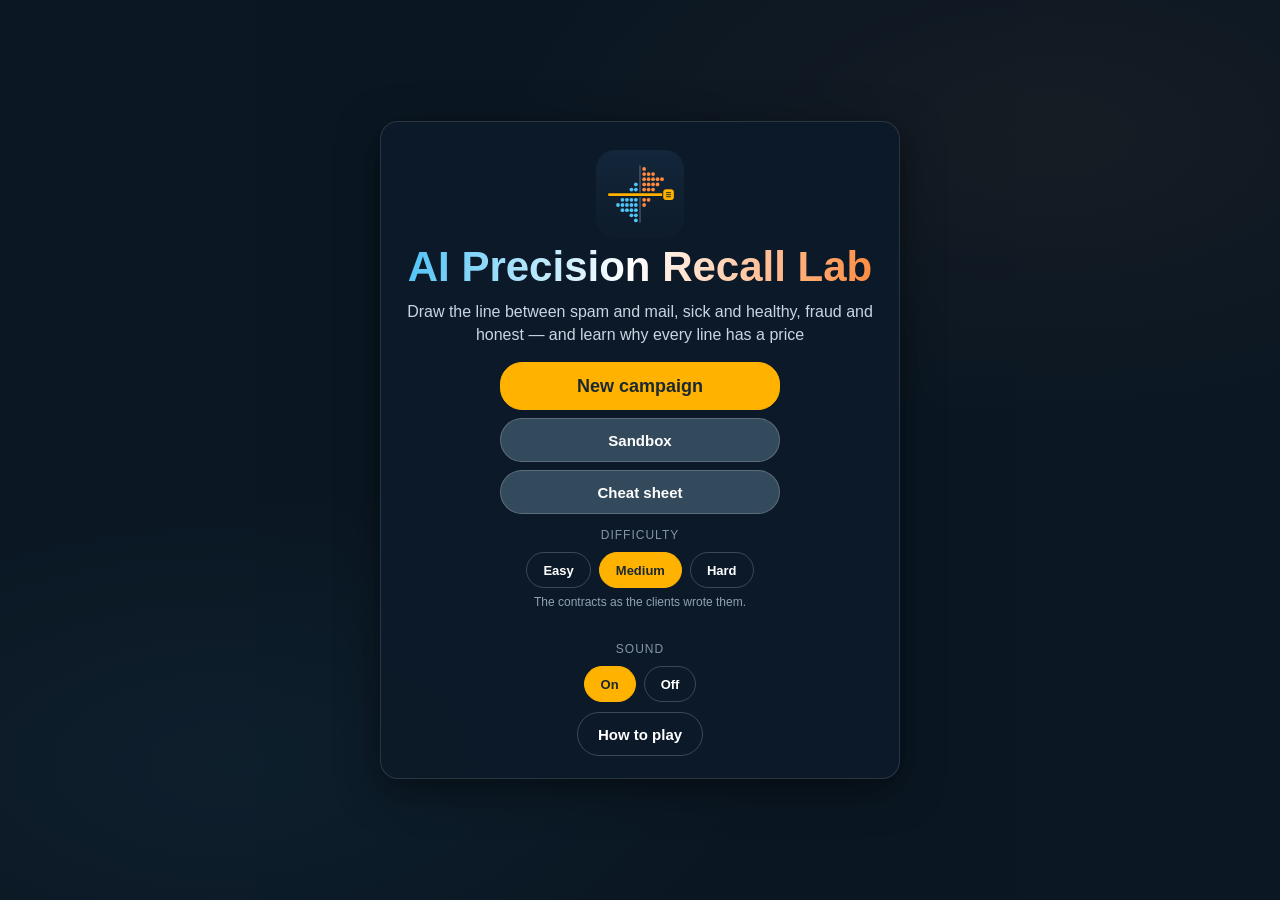
==== index.html @ 6a493087 "I01: add the skeleton: tools, core, start screen, PWA icons and manifest" ====
<!DOCTYPE html>
<html lang="en">
<head>
<meta charset="UTF-8">
<meta name="viewport" content="width=device-width, initial-scale=1.0, maximum-scale=1.0, user-scalable=no, viewport-fit=cover">
<meta name="mobile-web-app-capable" content="yes">
<meta name="apple-mobile-web-app-capable" content="yes">
<meta name="apple-mobile-web-app-status-bar-style" content="black-translucent">
<meta name="description" content="AI Precision Recall Lab — a browser game about the metrics of binary classification: drag one threshold line between spam and mail, sick and healthy, fraud and honest, and watch the confusion matrix, precision, recall, F1, ROC and PR curves change.">
<meta property="og:type" content="website">
<meta property="og:title" content="AI Precision Recall Lab">
<meta property="og:description" content="Draw the line between spam and mail, sick and healthy, fraud and honest — and learn why every line has a price.">
<title>AI Precision Recall Lab</title>
<link rel="icon" type="image/svg+xml" href="icon.svg?v=1">
<link rel="manifest" href="manifest.webmanifest?v=1">
<link rel="apple-touch-icon" href="apple-touch-icon.png?v=1">
<meta name="theme-color" content="#0d1b2a">
<link rel="stylesheet" href="styles.css?v=1">
</head>
<body>

<div id="banner" role="status" aria-live="polite"></div>

<div id="overlay">
  <div class="panel" id="startPanel">
    <img class="logoImg" src="icon.svg?v=1" alt="" width="88" height="88">
    <h1 class="logo" data-i18n>AI Precision Recall Lab</h1>
    <p class="tagline" data-i18n>Draw the line between spam and mail, sick and healthy, fraud and honest — and learn why every line has a price</p>
    <div class="btnCol">
      <button class="btn big" id="continueBtn" hidden data-i18n>Continue</button>
      <button class="btn big" id="newCampaignBtn" data-i18n>New campaign</button>
      <button class="btn" id="sandboxBtn" data-i18n>Sandbox</button>
      <button class="btn" id="cheatSheetBtn" data-i18n>Cheat sheet</button>
    </div>
    <p class="label" data-i18n>Difficulty</p>
    <div class="btnRow" id="difficultyRow">
      <button class="btn toggle" data-difficulty="easy" data-i18n>Easy</button>
      <button class="btn toggle" data-difficulty="medium" data-i18n>Medium</button>
      <button class="btn toggle" data-difficulty="hard" data-i18n>Hard</button>
    </div>
    <p class="fine" id="difficultyNote"></p>
    <p class="label" data-i18n>Sound</p>
    <div class="btnRow" id="soundRow">
      <button class="btn toggle" data-sound="on" data-i18n>On</button>
      <button class="btn toggle" data-sound="off" data-i18n>Off</button>
    </div>
    <div class="btnRow">
      <button class="btn secondary" id="helpToggle" aria-expanded="false" aria-controls="help" data-i18n>How to play</button>
    </div>
    <div id="help" hidden>
      <p data-i18n>Items ride a conveyor belt at the height of their <b>model score</b>: 0 at the bottom, 1 at the top. One line, your <b>threshold</b>, decides: everything at or above it is flagged as <b class="pos">positive</b> (spam, fever, fraud…), everything below it passes as <b class="neg">negative</b>.</p>
      <p data-i18n>At the gate each item is revealed and drops onto the pile, and the pile <b>is</b> the confusion matrix: <b>TP</b> and <b>FP</b> above the line, <b>FN</b> and <b>TN</b> below it. Precision, recall and the ROC and PR curves follow every item.</p>
      <p data-i18n>Each client pays for right answers and fines you for mistakes. Find the line that earns the most and still meets the client's goal.</p>
      <p data-i18n><b>Mouse and keyboard:</b> drag the handle, or press anywhere on the belt or the pile and drag; the wheel moves the line by 0.01. ↑ / ↓ or W / S move it by 0.01 (with Shift by 0.05), Page Up / Page Down by 0.10. Esc or P pauses.</p>
      <p data-i18n><b>Touch:</b> put a finger anywhere on the belt or the pile and slide it up or down: the line follows the movement, not the finger, so your thumb never covers the items. The large handle on the right can be dragged directly. On phones the game goes fullscreen.</p>
    </div>
  </div>

  <div class="panel" id="placeholderPanel" hidden>
    <h1 id="placeholderTitle"></h1>
    <p class="tagline" id="placeholderText"></p>
    <div class="btnRow">
      <button class="btn default" id="backBtn" data-i18n>Back</button>
    </div>
  </div>
</div>

<script src="constants.js?v=1"></script>
<script src="data/icons.js?v=1"></script>
<script src="core/i18n.js?v=1"></script>
<script src="core/storage.js?v=1"></script>
<script src="core/audio.js?v=1"></script>
<script src="core/input.js?v=1"></script>
<script src="core/cursor.js?v=1"></script>
<script src="core/icons.js?v=1"></script>
<script src="core/update.js?v=1"></script>
<script src="sim/state.js?v=1"></script>
<script src="ui/screens.js?v=1"></script>
<script src="game.js?v=1"></script>
</body>
</html>
---- styles.css ----
/* AI Precision Recall Lab — every style of the page: the palette tokens (spec 04 §1), the ivan components
   (buttons, chips, panels, the overlay, the banner, the language switcher), the screens; the play layout and
   the live panel are added with the play screen (I03). Canvas code takes the same colours from art/palette.js. */

:root {
  --bg: #0d1b2a;
  --bg-play: #13263a;
  --belt-a: #1c3348;
  --belt-b: #223d55;
  --panel: rgba(13, 27, 42, 0.95);
  --panel-border: rgba(255, 255, 255, 0.12);
  --chip: rgba(13, 27, 42, 0.82);
  --chip-border: rgba(255, 255, 255, 0.1);
  --text: #eef3f7;
  --muted: #9fb0c3;
  --accent: #ffb300;
  --accent-hover: #ffc233;
  --focus: rgba(255, 213, 79, 0.6);
  --pos: #ff8a3d;
  --neg: #4fc3f7;
  --good: #7bd88f;
  --warn: #ffd54f;
  --bad: #ff6b5e;
  --review: #b39ddb;
  --btn: #33495c;
  --btn-hover: #3f5a71;
  --on-accent: #1b2733;
}

html, body {
  margin: 0;
  padding: 0;
  overflow: hidden;
  width: 100%;
  height: 100%;
  background: var(--bg);
  color: var(--text);
  font-family: 'Segoe UI', Arial, sans-serif;
  overscroll-behavior: none;
  -webkit-user-select: none;
  user-select: none;
  -webkit-touch-callout: none;
  -webkit-tap-highlight-color: transparent;
}
body {
  /* a quiet hint of the two classes behind the menu until the attract demo (I06) runs there */
  background:
    radial-gradient(ellipse 60% 45% at 18% 85%, rgba(79, 195, 247, 0.10), transparent 70%),
    radial-gradient(ellipse 60% 45% at 82% 15%, rgba(255, 138, 61, 0.10), transparent 70%),
    var(--bg);
}
html.cursor-hidden, html.cursor-hidden * { cursor: none !important; }
canvas { display: block; touch-action: none; }
button { font-family: inherit; touch-action: manipulation; }
[hidden] { display: none !important; }
.num { font-variant-numeric: tabular-nums; }
.pos { color: var(--pos); }
.neg { color: var(--neg); }

/* ---------- HUD pieces (the HUD itself comes with the play screen) ---------- */
.chip {
  display: flex;
  align-items: center;
  gap: 6px;
  height: 36px;
  padding: 0 12px;
  border-radius: 18px;
  background: var(--chip);
  border: 1px solid var(--chip-border);
  color: #fff;
  font-size: 15px;
  white-space: nowrap;
  pointer-events: auto;
  box-sizing: border-box;
}
.chip b { font-variant-numeric: tabular-nums; }
button.chip { cursor: pointer; font-size: 15px; }
button.chip:hover { background: rgba(30, 50, 70, 0.92); }
.round {
  width: 38px;
  height: 38px;
  padding: 0;
  border-radius: 50%;
  border: 1px solid rgba(255, 255, 255, 0.15);
  background: var(--chip);
  color: #fff;
  font-size: 18px;
  cursor: pointer;
  pointer-events: auto;
  display: flex;
  align-items: center;
  justify-content: center;
}
.round:hover { background: rgba(30, 50, 70, 0.92); }
.round.on { background: var(--accent); border-color: var(--accent); color: var(--on-accent); }

/* ---------- the banner ---------- */
#banner {
  position: fixed;
  left: 50%;
  bottom: calc(24px + env(safe-area-inset-bottom));
  transform: translateX(-50%);
  max-width: 90vw;
  padding: 8px 18px;
  border-radius: 20px;
  background: rgba(13, 27, 42, 0.9);
  border: 1px solid var(--chip-border);
  font-size: 15px;
  text-align: center;
  opacity: 0;
  transition: opacity 0.3s;
  pointer-events: none;
  z-index: 40;
}
#banner.on { opacity: 1; }

/* ---------- the screens ---------- */
#overlay {
  position: fixed;
  inset: 0;
  display: flex;
  padding: calc(16px + env(safe-area-inset-top)) calc(16px + env(safe-area-inset-right))
           calc(16px + env(safe-area-inset-bottom)) calc(16px + env(safe-area-inset-left));
  box-sizing: border-box;
  background: rgba(10, 20, 30, 0.55);
  z-index: 20;
  overflow-y: auto;
}
.panel {
  width: 520px;
  max-width: 100%;
  margin: auto;
  padding: 22px 26px;
  border-radius: 18px;
  background: var(--panel);
  border: 1px solid var(--panel-border);
  box-shadow: 0 10px 40px rgba(0, 0, 0, 0.5);
  text-align: center;
  box-sizing: border-box;
}
.panel h1 { margin: 6px 0 10px; font-size: 28px; }
.logoImg { display: block; width: 88px; height: 88px; margin: 6px auto 4px; }
.panel h1.logo {
  font-size: clamp(28px, 6.5vw, 42px);
  font-weight: 900;
  line-height: 1.1;
  background: linear-gradient(100deg, var(--neg) 0%, #fff 48%, var(--pos) 100%);
  -webkit-background-clip: text;
  background-clip: text;
  color: transparent;
}
.tagline { color: #c8d6e3; margin: 0 0 16px; line-height: 1.45; }
.label { margin: 14px 0 6px; font-size: 12px; text-transform: uppercase; letter-spacing: 1px; color: #8296a8; }
.fine { font-size: 12px; color: #8fa3b6; margin: 6px 0; line-height: 1.4; min-height: 2.8em; }
.btnRow { display: flex; flex-wrap: wrap; justify-content: center; gap: 8px; margin-top: 10px; align-items: center; }
.btnCol { display: flex; flex-direction: column; gap: 8px; max-width: 280px; margin: 0 auto; }
.btn {
  min-height: 44px;
  padding: 0 20px;
  border: 1px solid rgba(255, 255, 255, 0.2);
  border-radius: 22px;
  background: var(--btn);
  color: #fff;
  font-size: 15px;
  font-weight: 600;
  cursor: pointer;
}
.btn:hover, .btn:focus-visible { background: var(--btn-hover); outline: none; }
.btn:focus-visible { box-shadow: 0 0 0 3px var(--focus); }
.btn.default { background: var(--accent); border-color: var(--accent); color: var(--on-accent); }
.btn.default:hover, .btn.default:focus-visible { background: var(--accent-hover); }
.btn.secondary { background: transparent; }
.btn.secondary:hover, .btn.secondary:focus-visible { background: rgba(255, 255, 255, 0.08); }
.btn.big { min-height: 48px; font-size: 18px; padding: 0 36px; }
.btn.toggle { min-height: 36px; padding: 0 16px; font-size: 13px; background: transparent; }
.btn.toggle.on { background: var(--accent); border-color: var(--accent); color: var(--on-accent); }
#help { text-align: left; font-size: 14px; line-height: 1.5; color: #c8d6e3; margin-top: 10px; }
#help p { margin: 8px 0; }

/* the language switcher (from I07): the same pill as the ivan gallery's */
.langPick {
  display: inline-flex;
  gap: 4px;
  padding: 4px;
  border-radius: 22px;
  background: rgba(13, 27, 42, 0.85);
  border: 1px solid rgba(255, 255, 255, 0.08);
}
.langPick button {
  display: flex;
  align-items: center;
  gap: 6px;
  height: 32px;
  padding: 0 10px;
  border: 0;
  border-radius: 16px;
  background: none;
  color: var(--muted);
  font: 600 12px 'Segoe UI', Arial, sans-serif;
  letter-spacing: 0.04em;
  cursor: pointer;
}
.langPick button:hover { background: rgba(255, 255, 255, 0.08); color: #e8eef5; }
.langPick button[aria-pressed="true"] { background: rgba(255, 255, 255, 0.16); color: #e8eef5; }
.langPick img { width: 21px; height: 14px; border-radius: 2px; box-shadow: 0 0 0 1px rgba(255, 255, 255, 0.15); opacity: 0.6; }
.langPick button:hover img,
.langPick button[aria-pressed="true"] img { opacity: 1; }

/* ---------- small screens ---------- */
@media (max-width: 700px), (max-height: 500px) {
  .chip { height: 32px; padding: 0 9px; font-size: 13px; gap: 4px; }
  button.chip { font-size: 13px; }
  .round { width: 34px; height: 34px; font-size: 16px; }
  .panel { padding: 16px; }
  .panel h1 { font-size: 24px; }
}
/* a phone held sideways: a smaller logo keeps the buttons in view */
@media (max-height: 500px) {
  .logoImg { width: 56px; height: 56px; margin-top: 0; }
  .panel { width: 600px; }
  .panel h1.logo { font-size: 28px; margin: 2px 0 6px; }
  .tagline { margin-bottom: 10px; font-size: 14px; }
  .btn.big { min-height: 44px; font-size: 16px; }
  .label { margin-top: 10px; }
}
@media (prefers-reduced-motion: reduce) {
  #banner { transition: none; }
}
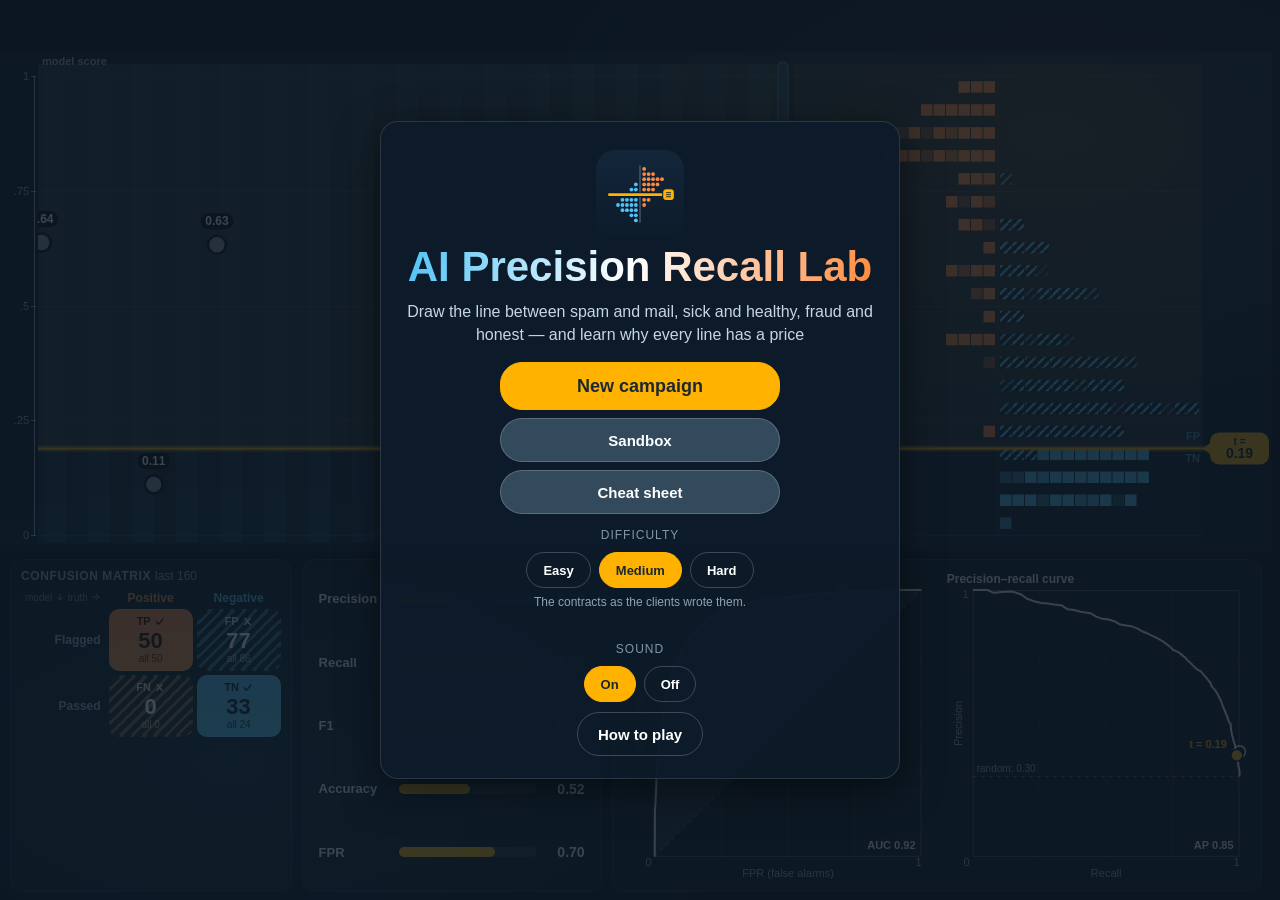
==== commit 95a0133a: "I06: add Act 3 (fraud ring, top-k search, the big pitch), the end card and the attract demo" ====
--- a/index.html
+++ b/index.html
@@ -15,11 +15,75 @@
 <link rel="manifest" href="manifest.webmanifest?v=1">
 <link rel="apple-touch-icon" href="apple-touch-icon.png?v=1">
 <meta name="theme-color" content="#0d1b2a">
-<link rel="stylesheet" href="styles.css?v=1">
+<link rel="stylesheet" href="styles.css?v=5">
 </head>
 <body>
 
 <div id="banner" role="status" aria-live="polite"></div>
+
+<div id="play" hidden>
+  <div id="hud">
+    <div class="hudLeft">
+      <div class="chip" id="hudTitle"></div>
+      <div class="chip" id="hudCount"></div>
+      <div class="chip" id="hudMoney" hidden></div>
+      <div class="chip goalChip" id="hudGoal" hidden></div>
+      <div class="chip" id="hudMeter" hidden></div>
+      <div class="chip" id="hudDesk" hidden></div>
+      <div class="chip psiChip" id="hudPsi" hidden><span id="hudPsiText"></span><canvas id="hudPsiChart"></canvas></div>
+      <div class="chip incidentChip" id="hudIncident" hidden></div>
+    </div>
+    <div class="hudRight">
+      <button class="chip retrainBtn" id="retrainBtn" hidden></button>
+      <button class="round" id="knobsBtn" aria-controls="sandboxPanel" aria-expanded="false">☰</button>
+      <button class="round" id="soundBtn">🔊</button>
+      <button class="round" id="pauseBtn">⏸</button>
+    </div>
+  </div>
+
+  <div id="stage">
+    <canvas id="beltCanvas"></canvas>
+    <div id="tSlider" role="slider" tabindex="-1" aria-label="Threshold" aria-valuemin="0" aria-valuemax="1" aria-valuenow="0.50"></div>
+  </div>
+
+  <div id="live">
+    <button class="btn toggle" id="liveSwap" data-i18n>Charts</button>
+    <div class="liveBox" id="matrixBox">
+      <div class="boxTitle"><span data-i18n>Confusion matrix</span> <span class="fine" id="matrixNote"></span></div>
+      <table id="matrix">
+        <tr><th class="corner"><span data-i18n>model</span> ↓ <span data-i18n>truth</span> →</th><th class="pos" data-i18n>Positive</th><th class="neg" data-i18n>Negative</th></tr>
+        <tr><th data-i18n>Flagged</th><td data-cell="TP"></td><td data-cell="FP"></td></tr>
+        <tr><th data-i18n>Passed</th><td data-cell="FN"></td><td data-cell="TN"></td></tr>
+      </table>
+    </div>
+    <div class="liveBox" id="barsBox"></div>
+    <div class="liveBox" id="chartsBox">
+      <div class="chartTabs" role="tablist">
+        <button class="btn toggle" data-tab="roc">ROC</button>
+        <button class="btn toggle" data-tab="pr">PR</button>
+        <button class="btn toggle" data-tab="profit" data-i18n>Profit</button>
+        <button class="btn toggle" data-tab="calib" data-i18n>Calibration</button>
+      </div>
+      <div class="charts">
+        <div class="chart" data-chart="roc"><canvas></canvas></div>
+        <div class="chart" data-chart="pr"><canvas></canvas></div>
+        <div class="chart" data-chart="profit"><canvas></canvas></div>
+        <div class="chart" data-chart="calib"><canvas></canvas></div>
+      </div>
+    </div>
+  </div>
+
+  <aside id="sandboxPanel" hidden></aside>
+</div>
+
+<div id="tip" role="tooltip" hidden></div>
+
+<div id="coach" role="dialog" aria-live="polite" hidden>
+  <div class="coachText"></div>
+  <div class="coachRow"><button class="btn default" id="coachBtn" data-i18n>Got it</button></div>
+  <div class="coachArrow"></div>
+</div>
+
 
 <div id="overlay">
   <div class="panel" id="startPanel">
@@ -51,8 +115,111 @@
       <p data-i18n>Items ride a conveyor belt at the height of their <b>model score</b>: 0 at the bottom, 1 at the top. One line, your <b>threshold</b>, decides: everything at or above it is flagged as <b class="pos">positive</b> (spam, fever, fraud…), everything below it passes as <b class="neg">negative</b>.</p>
       <p data-i18n>At the gate each item is revealed and drops onto the pile, and the pile <b>is</b> the confusion matrix: <b>TP</b> and <b>FP</b> above the line, <b>FN</b> and <b>TN</b> below it. Precision, recall and the ROC and PR curves follow every item.</p>
       <p data-i18n>Each client pays for right answers and fines you for mistakes. Find the line that earns the most and still meets the client's goal.</p>
-      <p data-i18n><b>Mouse and keyboard:</b> drag the handle, or press anywhere on the belt or the pile and drag; the wheel moves the line by 0.01. ↑ / ↓ or W / S move it by 0.01 (with Shift by 0.05), Page Up / Page Down by 0.10. Esc or P pauses.</p>
+      <p data-i18n>Point at a metric bar (or tap it) to see its formula with the live numbers and which cells of the matrix and which part of the pile it is made of. Tap it again for its cheat sheet card.</p>
+      <p data-i18n><b>The Lab</b> opens after the first contract: spend the money you earn on more data and better features (the two humps of the pile move apart), calibration (the badges become probabilities), a drift monitor (it warns when the scores stop looking like the data the model was tested on, and lets you retrain once per contract) and a review desk.</p>
+      <p data-i18n><b>Review desk:</b> a violet band under the threshold, with its own handle on the left. Items inside it go to people, who are always right but cost $1 each and can only take a few at a time; when the desk is full, the threshold decides. Tap or click an item on the belt to send it to the desk yourself.</p>
+      <p data-i18n><b>Campaign:</b> a contract with at least one star opens the next. ★ goal met, ★★ also the profit target, ★★★ also 90 % of what the best fixed threshold would have earned on the same stream. Too many misses at the fever gate start an outbreak, and a contract whose money falls below its fee goes bankrupt: both end it early.</p>
+      <p data-i18n><b>Top-k search:</b> each query is a column of pages, and the knob is <b>k</b>, how many of its best-scored pages are shown. The line jumps from column to column, between the k-th page and the next. Precision@k: how many of the k shown were relevant; Recall@k: how many of the relevant ones were shown.</p>
+      <p data-i18n><b>Mouse and keyboard:</b> drag the handle, or press anywhere on the belt or the pile and drag; the wheel moves the line by 0.01. ↑ / ↓ or W / S move it by 0.01 (with Shift by 0.05), Page Up / Page Down by 0.10; in a top-k search they change k by one (with Shift by five). With the review desk, Q / A move the band's lower edge. Esc or P pauses.</p>
       <p data-i18n><b>Touch:</b> put a finger anywhere on the belt or the pile and slide it up or down: the line follows the movement, not the finger, so your thumb never covers the items. The large handle on the right can be dragged directly. On phones the game goes fullscreen.</p>
+    </div>
+  </div>
+
+  <div class="panel" id="pausePanel" hidden>
+    <h1 data-i18n>Paused</h1>
+    <div class="btnCol">
+      <button class="btn big default" id="resumeBtn" data-i18n>Continue</button>
+      <button class="btn" id="restartBtn"></button>
+      <button class="btn" id="pauseSheetBtn" data-i18n>Cheat sheet</button>
+    </div>
+    <p class="label" data-i18n>Sound</p>
+    <div class="btnRow" id="pauseSoundRow">
+      <button class="btn toggle" data-sound="on" data-i18n>On</button>
+      <button class="btn toggle" data-sound="off" data-i18n>Off</button>
+    </div>
+    <div class="btnRow">
+      <button class="btn secondary" id="quitBtn"></button>
+    </div>
+  </div>
+
+  <div class="panel" id="confirmPanel" hidden>
+    <h1 id="confirmTitle"></h1>
+    <p class="tagline" id="confirmText"></p>
+    <div class="btnRow">
+      <button class="btn" id="confirmYes"></button>
+      <button class="btn default" id="confirmNo" data-i18n>Cancel</button>
+    </div>
+  </div>
+
+  <div class="panel wide" id="mapPanel" hidden>
+    <div class="mapTop">
+      <h1 data-i18n>Cutoff &amp; Co.</h1>
+      <div class="mapMoney"><span class="chip" id="mapBalance"></span><span class="tag" id="mapTestSave" hidden data-i18n>test save</span></div>
+    </div>
+    <p class="fine mapNote" id="mapNote"></p>
+    <div id="mapActs"></div>
+    <div class="btnRow">
+      <button class="btn" id="mapLabBtn" data-i18n>Lab</button>
+      <button class="btn" id="mapSheetBtn" data-i18n>Cheat sheet</button>
+      <button class="btn secondary" id="mapBackBtn" data-i18n>Back</button>
+    </div>
+  </div>
+
+  <div class="panel wide" id="briefingPanel" hidden>
+    <div id="briefing"></div>
+    <div class="btnRow">
+      <button class="btn big default" id="briefStartBtn" data-i18n>Start</button>
+      <button class="btn secondary" id="briefBackBtn" data-i18n>Back to the map</button>
+    </div>
+  </div>
+
+  <div class="panel wide" id="resultsPanel" hidden>
+    <div id="results"></div>
+    <p class="label" data-i18n>Difficulty</p>
+    <div class="btnRow" id="resultsDifficulty">
+      <button class="btn toggle" data-difficulty="easy" data-i18n>Easy</button>
+      <button class="btn toggle" data-difficulty="medium" data-i18n>Medium</button>
+      <button class="btn toggle" data-difficulty="hard" data-i18n>Hard</button>
+    </div>
+    <div class="btnRow">
+      <button class="btn big" id="resNextBtn" data-i18n>Next contract</button>
+      <button class="btn" id="resRetryBtn" data-i18n>Retry</button>
+      <button class="btn" id="resLabBtn" data-i18n>Lab</button>
+      <button class="btn secondary" id="resMapBtn" data-i18n>Map</button>
+    </div>
+  </div>
+
+  <div class="panel wide" id="glossaryPanel" hidden>
+    <div class="glTop">
+      <h1 data-i18n>Cheat sheet</h1>
+      <input type="search" id="glSearch" autocomplete="off" spellcheck="false">
+    </div>
+    <div id="glGrid"></div>
+    <div id="glCard" hidden></div>
+    <div class="btnRow">
+      <button class="btn default" id="glBackBtn" data-i18n>Back</button>
+    </div>
+  </div>
+
+  <div class="panel wide" id="labPanel" hidden>
+    <div class="mapTop">
+      <h1 data-i18n>The Lab</h1>
+      <div class="mapMoney"><span class="chip" id="labBalance"></span></div>
+    </div>
+    <p class="fine mapNote" id="labNote"></p>
+    <div id="labFamilies"></div>
+    <div id="labUpgrades"></div>
+    <div class="btnRow">
+      <button class="btn default" id="labBackBtn" data-i18n>Back</button>
+    </div>
+  </div>
+
+  <div class="panel wide" id="endPanel" hidden>
+    <div id="endCard"></div>
+    <div class="btnRow">
+      <button class="btn big" id="endHardBtn" data-i18n>Play again on Hard</button>
+      <button class="btn" id="endMapBtn" data-i18n>Map</button>
+      <button class="btn secondary" id="endStartBtn" data-i18n>Start screen</button>
     </div>
   </div>
 
@@ -65,17 +232,56 @@
   </div>
 </div>
 
-<script src="constants.js?v=1"></script>
-<script src="data/icons.js?v=1"></script>
+<canvas id="fx" aria-hidden="true"></canvas>
+
+<script src="constants.js?v=6"></script>
+<script src="data/icons.js?v=5"></script>
+<script src="data/scenarios.js?v=2"></script>
+<script src="data/contracts.js?v=3"></script>
+<script src="data/upgrades.js?v=1"></script>
+<script src="data/glossary.js?v=2"></script>
+<script src="data/quiz.js?v=1"></script>
+<script src="data/coach.js?v=3"></script>
+<script src="core/utils.js?v=1"></script>
+<script src="core/rng.js?v=1"></script>
+<script src="core/events.js?v=1"></script>
 <script src="core/i18n.js?v=1"></script>
 <script src="core/storage.js?v=1"></script>
 <script src="core/audio.js?v=1"></script>
-<script src="core/input.js?v=1"></script>
+<script src="core/input.js?v=4"></script>
 <script src="core/cursor.js?v=1"></script>
 <script src="core/icons.js?v=1"></script>
 <script src="core/update.js?v=1"></script>
-<script src="sim/state.js?v=1"></script>
-<script src="ui/screens.js?v=1"></script>
-<script src="game.js?v=1"></script>
+<script src="sim/state.js?v=5"></script>
+<script src="sim/model.js?v=2"></script>
+<script src="sim/stream.js?v=5"></script>
+<script src="sim/metrics.js?v=3"></script>
+<script src="sim/contract.js?v=4"></script>
+<script src="sim/incidents.js?v=2"></script>
+<script src="sim/review.js?v=1"></script>
+<script src="sim/topk.js?v=1"></script>
+<script src="sim/sandbox.js?v=3"></script>
+<script src="sim/demo.js?v=1"></script>
+<script src="campaign.js?v=2"></script>
+<script src="art/palette.js?v=1"></script>
+<script src="art/items.js?v=1"></script>
+<script src="art/clients.js?v=1"></script>
+<script src="render/render.js?v=4"></script>
+<script src="render/belt.js?v=3"></script>
+<script src="render/pile.js?v=2"></script>
+<script src="ui/screens.js?v=5"></script>
+<script src="ui/hud.js?v=4"></script>
+<script src="ui/livepanel.js?v=3"></script>
+<script src="ui/charts.js?v=4"></script>
+<script src="ui/sandboxpanel.js?v=3"></script>
+<script src="ui/coach.js?v=3"></script>
+<script src="ui/glossary.js?v=1"></script>
+<script src="ui/map.js?v=2"></script>
+<script src="ui/briefing.js?v=3"></script>
+<script src="ui/results.js?v=3"></script>
+<script src="ui/lab.js?v=1"></script>
+<script src="ui/fireworks.js?v=1"></script>
+<script src="ui/endcard.js?v=1"></script>
+<script src="game.js?v=5"></script>
 </body>
 </html>
--- a/styles.css
+++ b/styles.css
@@ -1,6 +1,7 @@
 /* AI Precision Recall Lab — every style of the page: the palette tokens (spec 04 §1), the ivan components
-   (buttons, chips, panels, the overlay, the banner, the language switcher), the screens; the play layout and
-   the live panel are added with the play screen (I03). Canvas code takes the same colours from art/palette.js. */
+   (buttons, chips, panels, the overlay, the banner, the language switcher), the screens, the play screen in its
+   three layouts (04 §4.2: desktop, phone landscape, phone portrait), the live panel (matrix, metric bars,
+   charts, the formula tooltip) and the sandbox's knobs. Canvas code takes the same colours from art/palette.js. */
 
 :root {
   --bg: #0d1b2a;
@@ -206,6 +207,241 @@
 .langPick button:hover img,
 .langPick button[aria-pressed="true"] img { opacity: 1; }
 
+/* ---------- the play screen (04 §4): HUD, the belt canvas, the live panel, the sandbox's knobs ---------- */
+#play {
+  position: fixed;
+  inset: 0;
+  display: grid;
+  gap: 8px;
+  padding: env(safe-area-inset-top) env(safe-area-inset-right) env(safe-area-inset-bottom) env(safe-area-inset-left);
+  box-sizing: border-box;
+  background: var(--bg);
+  z-index: 10;
+}
+#play.desktop {
+  grid-template: "hud hud" auto "stage side" 60fr "live side" 40fr / minmax(0, 1fr) auto;
+  padding-bottom: calc(8px + env(safe-area-inset-bottom));
+}
+#play.landscape { grid-template: "hud hud" auto "stage live" minmax(0, 1fr) / 62fr 38fr; gap: 6px; }
+#play.portrait { grid-template: "hud" auto "stage" 45fr "live" 55fr / minmax(0, 1fr); gap: 6px; }
+#hud {
+  grid-area: hud;
+  display: flex;
+  justify-content: space-between;
+  align-items: center;
+  gap: 8px;
+  padding: 6px 10px 0;
+  min-width: 0;
+}
+.hudLeft, .hudRight { display: flex; gap: 6px; align-items: center; min-width: 0; }
+.hudLeft .chip { overflow: hidden; text-overflow: ellipsis; }
+#stage { grid-area: stage; position: relative; min-height: 0; min-width: 0; }
+#beltCanvas { width: 100%; height: 100%; }
+#tSlider { position: absolute; right: 0; width: 60px; height: 36px; pointer-events: none; }
+#live {
+  grid-area: live;
+  min-height: 0;
+  min-width: 0;
+  display: flex;
+  gap: 10px;
+  padding: 0 10px;
+  box-sizing: border-box;
+}
+.liveBox {
+  background: rgba(255, 255, 255, 0.03);
+  border: 1px solid rgba(255, 255, 255, 0.07);
+  border-radius: 14px;
+  padding: 8px 10px;
+  box-sizing: border-box;
+  min-width: 0;
+  min-height: 0;
+}
+.boxTitle {
+  font-size: 12px;
+  font-weight: 700;
+  color: var(--muted);
+  text-transform: uppercase;
+  letter-spacing: 0.6px;
+  margin-bottom: 6px;
+  white-space: nowrap;
+}
+.boxTitle .fine { text-transform: none; letter-spacing: 0; font-weight: 400; min-height: 0; margin: 0; }
+#liveSwap { display: none; }
+
+/* the confusion matrix: rows = what the model said, columns = the truth; the outcome code of 04 §1 */
+#matrixBox { flex: 0 0 auto; }
+#matrix { border-collapse: separate; border-spacing: 4px; margin: -4px; }
+#matrix th { font-size: 12px; font-weight: 600; color: var(--muted); padding: 0 4px; text-align: center; }
+#matrix tr > th:first-child { text-align: right; }
+#matrix th.corner { font-size: 10px; font-weight: 400; color: #7d8fa2; line-height: 1.2; }
+#matrix th.pos { color: var(--pos); }
+#matrix th.neg { color: var(--neg); }
+#matrix td {
+  width: 84px;
+  height: 62px;
+  border-radius: 10px;
+  text-align: center;
+  vertical-align: middle;
+  padding: 2px 4px;
+  box-sizing: border-box;
+  border: 2px solid transparent;
+  transition: opacity 0.15s, border-color 0.15s;
+  line-height: 1.15;
+}
+#matrix td b { display: block; font-size: 22px; font-variant-numeric: tabular-nums; }
+#matrix td small { display: block; font-size: 10px; opacity: 0.8; font-variant-numeric: tabular-nums; }
+#matrix td .cName { display: block; font-size: 11px; font-weight: 700; }
+#matrix td[data-cell="TP"] { background: var(--pos); color: #2a1406; }
+#matrix td[data-cell="TN"] { background: var(--neg); color: #062130; }
+#matrix td[data-cell="FN"] { background: repeating-linear-gradient(-45deg, rgba(255, 138, 61, 0.55) 0 3px, #1a2633 3px 8px); color: #ffd2b5; }
+#matrix td[data-cell="FP"] { background: repeating-linear-gradient(-45deg, rgba(79, 195, 247, 0.5) 0 3px, #1a2633 3px 8px); color: #c7ecfc; }
+#matrix td[data-cell="FN"] b, #matrix td[data-cell="FP"] b { color: #fff; }
+#matrix td.hlNum { border-color: #fff; box-shadow: 0 0 0 2px var(--accent); }
+#matrix td.hlDen { border-color: #fff; border-style: dashed; }
+#matrix td.hlDim { opacity: 0.25; }
+#matrix td.pulse { animation: cellPulse 0.45s ease-out; }
+@keyframes cellPulse { 0% { transform: scale(1.12); filter: brightness(1.5); } 100% { transform: scale(1); filter: none; } }
+
+/* the metric bars: 0–1, the value; "—" when the denominator is empty */
+#barsBox { flex: 0 1 300px; display: flex; flex-direction: column; justify-content: space-around; gap: 2px; overflow-y: auto; }
+.bar {
+  display: grid;
+  grid-template-columns: 72px 1fr 40px;
+  align-items: center;
+  gap: 8px;
+  padding: 3px 6px;
+  border-radius: 8px;
+  cursor: pointer;
+  outline: none;
+}
+.bar:hover, .bar.on { background: rgba(255, 255, 255, 0.07); }
+.bar.on { box-shadow: inset 0 0 0 1px rgba(255, 179, 0, 0.6); }
+.bName { font-size: 13px; font-weight: 600; white-space: nowrap; }
+.bTrack { position: relative; height: 10px; border-radius: 5px; background: rgba(255, 255, 255, 0.09); overflow: hidden; }
+.bFill { position: absolute; left: 0; top: 0; bottom: 0; width: 0; border-radius: 5px; background: var(--accent); transition: width 0.15s ease-out; }
+.bVal { font-size: 14px; font-weight: 700; text-align: right; font-variant-numeric: tabular-nums; }
+.bFormula { display: none; grid-column: 1 / -1; font-size: 11px; color: #c8d6e3; margin-top: -2px; font-variant-numeric: tabular-nums; }
+#barsBox.formulas .bFormula { display: block; }
+.oTP { color: var(--pos); font-weight: 700; }
+.oFN { color: var(--pos); font-weight: 700; text-decoration: underline dashed; }
+.oTN { color: var(--neg); font-weight: 700; }
+.oFP { color: var(--neg); font-weight: 700; text-decoration: underline dashed; }
+
+/* the formula tooltip */
+#tip {
+  position: fixed;
+  z-index: 30;
+  max-width: min(360px, calc(100vw - 16px));
+  padding: 10px 12px;
+  border-radius: 12px;
+  background: var(--panel);
+  border: 1px solid var(--panel-border);
+  box-shadow: 0 8px 28px rgba(0, 0, 0, 0.5);
+  font-size: 13px;
+  line-height: 1.45;
+  pointer-events: none;
+  box-sizing: border-box;
+}
+.tipF { font-variant-numeric: tabular-nums; }
+.tipAsk { color: #c8d6e3; margin-top: 4px; }
+#tip .fine { min-height: 0; margin: 4px 0 0; }
+
+/* the charts: in one row on a wide panel, one at a time under tabs otherwise */
+#chartsBox { flex: 1 1 0; display: flex; flex-direction: column; }
+.chartTabs { display: none; gap: 6px; margin-bottom: 6px; }
+.chartTabs .btn.toggle { min-height: 30px; padding: 0 12px; }
+.charts { flex: 1 1 auto; display: flex; gap: 8px; min-height: 0; }
+.chart { flex: 1 1 0; min-width: 0; min-height: 0; position: relative; }
+.chart canvas { position: absolute; inset: 0; width: 100%; height: 100%; }
+#play.tabbed .chartTabs { display: flex; }
+#play.tabbed .chart { display: none; }
+#play.tabbed .chart.on { display: block; }
+
+/* phone portrait: matrix and bars side by side, one chart under them */
+#play.portrait #live {
+  display: grid;
+  grid-template: "matrix bars" auto "charts charts" minmax(0, 1fr) / auto minmax(0, 1fr);
+  gap: 6px;
+  padding: 0 6px 6px;
+}
+#play.portrait #matrixBox { grid-area: matrix; }
+#play.portrait #barsBox { grid-area: bars; }
+#play.portrait #chartsBox { grid-area: charts; }
+/* phone landscape: one column on the right; "Charts" swaps the numbers for the charts */
+#play.landscape #live { flex-direction: column; padding: 0 6px 6px 0; gap: 6px; }
+#play.landscape #liveSwap { display: block; min-height: 30px; align-self: flex-end; }
+#play.landscape #barsBox { flex: 1 1 auto; }
+#play.landscape #chartsBox { display: none; flex: 1 1 auto; }
+#play.landscape #live.showCharts #chartsBox { display: flex; }
+#play.landscape #live.showCharts #matrixBox,
+#play.landscape #live.showCharts #barsBox { display: none; }
+#play.landscape #matrixBox { align-self: center; }
+
+/* ---------- the sandbox's knobs: docked on desktops, a drawer on phones ---------- */
+#sandboxPanel {
+  grid-area: side;
+  width: 270px;
+  overflow-x: hidden;
+  overflow-y: auto;
+  padding: 10px 14px 16px;
+  box-sizing: border-box;
+  background: rgba(255, 255, 255, 0.03);
+  border-left: 1px solid rgba(255, 255, 255, 0.08);
+  font-size: 13px;
+}
+#play.landscape #sandboxPanel, #play.portrait #sandboxPanel {
+  position: fixed;
+  top: 0;
+  right: 0;
+  bottom: 0;
+  width: min(300px, 86vw);
+  z-index: 15;
+  background: var(--panel);
+  box-shadow: -10px 0 40px rgba(0, 0, 0, 0.5);
+  padding-top: calc(10px + env(safe-area-inset-top));
+  padding-right: calc(14px + env(safe-area-inset-right));
+  padding-bottom: calc(16px + env(safe-area-inset-bottom));
+}
+.sbTop { display: flex; justify-content: space-between; align-items: center; }
+.sbTop h2 { margin: 0; font-size: 18px; }
+#sandboxPanel .label { margin: 12px 0 6px; text-align: left; }
+#sandboxPanel .btnRow { justify-content: flex-start; margin-top: 8px; }
+#sandboxPanel .btn { min-height: 36px; padding: 0 14px; font-size: 13px; }
+.sbNote { min-height: 0; margin: 4px 0; text-align: left; }
+.sbScen { display: grid; grid-template-columns: minmax(0, 1fr) minmax(0, 1fr); gap: 6px; }
+.sbScenBtn.btn.toggle {
+  display: flex;
+  align-items: center;
+  gap: 6px;
+  padding: 2px 6px;
+  min-height: 36px;
+  min-width: 0;
+  text-align: left;
+  border-radius: 12px;
+  font-size: 11px;
+  line-height: 1.1;
+}
+.sbScenBtn canvas { flex: 0 0 auto; }
+.sbSlider { display: block; margin-top: 12px; }
+.sbHead2 { display: flex; justify-content: space-between; gap: 8px; font-size: 12px; color: var(--muted); }
+.sbHead2 b { color: var(--text); font-variant-numeric: tabular-nums; }
+.sbSlider input { width: 100%; margin: 6px 0 0; accent-color: var(--accent); touch-action: manipulation; }
+.sbToggles { display: flex; flex-wrap: wrap; gap: 6px; margin-top: 12px; }
+.sbPrices { display: grid; grid-template-columns: repeat(4, 1fr); gap: 6px; }
+.sbPrice { display: flex; flex-direction: column; align-items: center; gap: 2px; font-size: 12px; }
+.sbPrice input {
+  width: 100%;
+  box-sizing: border-box;
+  min-height: 32px;
+  border-radius: 8px;
+  border: 1px solid rgba(255, 255, 255, 0.2);
+  background: rgba(0, 0, 0, 0.25);
+  color: var(--text);
+  text-align: center;
+  font: inherit;
+  font-size: 14px;
+}
+
 /* ---------- small screens ---------- */
 @media (max-width: 700px), (max-height: 500px) {
   .chip { height: 32px; padding: 0 9px; font-size: 13px; gap: 4px; }
@@ -223,6 +459,307 @@
   .btn.big { min-height: 44px; font-size: 16px; }
   .label { margin-top: 10px; }
 }
+/* phones: smaller matrix cells and bars */
+@media (max-width: 700px), (max-height: 500px) {
+  #matrix td { width: 60px; height: 50px; }
+  #matrix td b { font-size: 17px; }
+  #matrix td .cName { font-size: 10px; }
+  #matrix th { font-size: 11px; padding: 0 2px; }
+  #matrix th.corner { font-size: 9px; }
+  .liveBox { padding: 6px 8px; border-radius: 12px; }
+  .boxTitle { font-size: 11px; margin-bottom: 4px; }
+  .bar { grid-template-columns: 62px 1fr 34px; gap: 6px; padding: 2px 4px; }
+  .bName { font-size: 12px; }
+  .bVal { font-size: 13px; }
+  #hud { padding: 4px 6px 0; }
+}
+@media (max-width: 400px) {
+  #matrix td { width: 52px; }
+  #play.portrait .bar { grid-template-columns: 54px 1fr 32px; gap: 4px; }
+}
 @media (prefers-reduced-motion: reduce) {
   #banner { transition: none; }
-}
+  #matrix td.pulse { animation: none; }
+  .bFill { transition: none; }
+}
+
+/* ---------- the campaign (I04): HUD chips, the map, the briefing, the results, the cheat sheet, coach marks ---------- */
+.chip.good { color: var(--good); }
+.chip.bad { color: var(--bad); }
+.chip.warn { color: var(--warn); }
+.goalChip { border-width: 2px; }
+.goalChip.grace { color: var(--muted); }
+.goalChip.met { border-color: var(--good); color: var(--good); }
+.goalChip.close { border-color: var(--warn); color: var(--warn); }
+.goalChip.broken { border-color: var(--bad); color: var(--bad); }
+.tag {
+  display: inline-block;
+  padding: 2px 8px;
+  border-radius: 10px;
+  background: rgba(255, 107, 94, 0.18);
+  color: var(--bad);
+  font-size: 11px;
+  font-weight: 700;
+  text-transform: uppercase;
+  letter-spacing: 0.5px;
+}
+.good { color: var(--good); }
+.bad { color: var(--bad); }
+.zero { color: var(--muted); }
+.badge {
+  display: inline-block;
+  margin: 6px 4px 0;
+  padding: 3px 10px;
+  border-radius: 12px;
+  font-size: 12px;
+  font-weight: 700;
+  background: rgba(123, 216, 143, 0.16);
+}
+.panel.wide { width: 900px; text-align: left; }
+.panel.wide .btnRow { justify-content: center; }
+.panel.wide > .label, .panel.wide > .fine { text-align: center; }
+.panel h2 { font-size: 13px; text-transform: uppercase; letter-spacing: 0.8px; color: var(--muted); margin: 14px 0 8px; }
+canvas.avatar { flex: 0 0 auto; border-radius: 50%; }
+
+/* the goal's bar: a tick at the target; red while the window is below it */
+.bTick { position: absolute; top: -2px; bottom: -2px; width: 2px; margin-left: -1px; background: #fff; border-radius: 1px; }
+.bTrack { overflow: visible; }
+.bar.broken .bFill { background: var(--bad); }
+.bar.goal .bName::after { content: ""; display: inline-block; width: 6px; height: 6px; margin-left: 5px; border-radius: 50%; background: var(--accent); vertical-align: middle; }
+
+/* the stars: lit or not; on the results screen they light up one by one */
+.stars { display: inline-flex; gap: 1px; font-size: 13px; }
+.starOn { color: var(--accent); }
+.starOff { color: rgba(255, 255, 255, 0.18); }
+.resStars { font-size: 34px; display: flex; gap: 6px; margin-top: 4px; }
+.resStars .starOn { animation: starIn 0.4s ease-out both; }
+@keyframes starIn { 0% { transform: scale(0.2); opacity: 0; } 70% { transform: scale(1.25); } 100% { transform: scale(1); opacity: 1; } }
+
+/* the map */
+.mapTop { display: flex; justify-content: space-between; align-items: center; gap: 12px; flex-wrap: wrap; }
+.mapTop h1 { margin: 0; }
+.mapMoney { display: flex; align-items: center; gap: 8px; }
+.mapNote { text-align: left !important; min-height: 0; }
+.mapAct h2 { margin-top: 12px; }
+.mapRow { display: grid; grid-template-columns: repeat(auto-fill, minmax(196px, 1fr)); gap: 8px; }
+.btn.mapCard {
+  display: flex;
+  flex-direction: column;
+  align-items: stretch;
+  gap: 6px;
+  padding: 10px 12px;
+  border-radius: 14px;
+  text-align: left;
+  font-weight: 400;
+  min-height: 0;
+}
+.btn.mapCard.locked { opacity: 0.45; cursor: default; }
+.btn.mapCard.default { color: var(--on-accent); }
+.btn.mapCard.default .mcClient, .btn.mapCard.default .mcIdea { color: #3b3220; }
+.btn.mapCard.default .starOff { color: rgba(0, 0, 0, 0.25); }
+.btn.mapCard.default .starOn { color: #7a4b00; }
+.mcHead { display: flex; align-items: center; gap: 10px; }
+.mcNames { display: flex; flex-direction: column; min-width: 0; line-height: 1.2; }
+.mcId { font-size: 11px; font-weight: 700; opacity: 0.75; }
+.mcName { font-size: 15px; font-weight: 700; }
+.mcClient { font-size: 12px; color: var(--muted); }
+.mcIdea { font-size: 12px; color: #c8d6e3; line-height: 1.3; }
+.mcLevels { display: flex; justify-content: space-between; gap: 6px; }
+.mcLevel { display: flex; align-items: center; gap: 3px; }
+.mcLetter { font-size: 11px; font-weight: 700; opacity: 0.7; }
+
+/* the briefing and the results share these boxes */
+.brHead, .resHead { display: flex; align-items: center; gap: 14px; }
+.brWho h1 { margin: 2px 0; }
+.brId { font-size: 12px; font-weight: 700; color: var(--muted); letter-spacing: 0.5px; }
+.brClient { font-size: 13px; color: #c8d6e3; }
+.resHead.failed h1 { color: var(--bad); }
+.brMsg {
+  margin: 12px 0 4px;
+  padding: 10px 14px;
+  border-left: 3px solid var(--accent);
+  background: rgba(255, 255, 255, 0.04);
+  border-radius: 0 10px 10px 0;
+  font-style: italic;
+  color: #dfe8f0;
+  line-height: 1.45;
+}
+.brCols { display: grid; grid-template-columns: minmax(0, 1fr) minmax(0, 1fr); gap: 18px; }
+.brBox { min-width: 0; }
+.termList { display: flex; flex-direction: column; gap: 4px; font-size: 13px; }
+.termRow { display: grid; grid-template-columns: 96px minmax(0, 1fr); gap: 8px; align-items: baseline; line-height: 1.35; }
+.termName { color: var(--muted); }
+.termRow.total { border-top: 1px solid rgba(255, 255, 255, 0.12); padding-top: 4px; font-weight: 700; }
+.resMoney .termRow, .resMetrics .termRow { grid-template-columns: minmax(0, 1fr) auto; }
+.resMoney .termVal, .resMetrics .termVal { text-align: right; }
+.starRules { display: flex; flex-direction: column; gap: 2px; }
+.priceTable { border-collapse: separate; border-spacing: 4px; margin: -4px 0 8px -4px; }
+.priceTable th { font-size: 12px; font-weight: 600; color: var(--muted); padding: 0 4px; text-align: center; }
+.priceTable tr > th:first-child { text-align: right; }
+.priceTable th.corner { font-size: 10px; font-weight: 400; }
+.priceTable th.pos { color: var(--pos); }
+.priceTable th.neg { color: var(--neg); }
+.priceTable td { min-width: 86px; height: 46px; border-radius: 10px; text-align: center; padding: 2px 6px; line-height: 1.2; }
+.priceTable td b { display: block; font-size: 16px; }
+.priceTable td .cName { display: block; font-size: 11px; font-weight: 700; }
+.cellTP { background: var(--pos); color: #2a1406; }
+.cellTN { background: var(--neg); color: #062130; }
+.cellFN { background: repeating-linear-gradient(-45deg, rgba(255, 138, 61, 0.55) 0 3px, #1a2633 3px 8px); color: #fff; }
+.cellFP { background: repeating-linear-gradient(-45deg, rgba(79, 195, 247, 0.5) 0 3px, #1a2633 3px 8px); color: #fff; }
+.quiz { margin-top: 6px; }
+.quizQ { margin: 0 0 8px; line-height: 1.4; }
+.quizOpts { display: flex; flex-wrap: wrap; gap: 6px; }
+.btn.toggle.quizOpt { font-size: 13px; }
+.btn.quizOpt:disabled { cursor: default; opacity: 0.55; }
+.btn.quizOpt.right { opacity: 1; background: rgba(123, 216, 143, 0.2); border-color: var(--good); color: var(--good); }
+.btn.quizOpt.wrong { opacity: 1; background: rgba(255, 107, 94, 0.16); border-color: var(--bad); color: var(--bad); }
+.quizNote { min-height: 0; text-align: left !important; }
+.quizNote.good { color: var(--good); }
+.quizNote.bad { color: #ffb3aa; }
+.resGoal { font-weight: 700; margin: 10px 0 4px; }
+.resBest { font-size: 13px; line-height: 1.45; margin: 6px 0; }
+.resNums { display: flex; gap: 14px; align-items: flex-start; flex-wrap: wrap; }
+.resNums .resMetrics { flex: 1 1 140px; }
+canvas.resChart { width: 100%; height: 130px; display: block; }
+.legend { display: flex; gap: 14px; flex-wrap: wrap; min-height: 0; }
+.lgYou::before, .lgBest::before { content: ""; display: inline-block; width: 16px; height: 0; margin-right: 5px; vertical-align: middle; border-top: 2px solid var(--accent); }
+.lgBest::before { border-top: 2px dashed var(--good); }
+.lesson { margin-top: 12px; padding: 10px 14px; border-radius: 12px; background: rgba(255, 179, 0, 0.08); border: 1px solid rgba(255, 179, 0, 0.25); }
+.lesson h2 { margin-top: 0; color: var(--accent); }
+.lesson p { margin: 0 0 8px; line-height: 1.45; }
+.lesson .btn { min-height: 36px; font-size: 13px; }
+.seed { text-align: right !important; min-height: 0; opacity: 0.6; }
+
+/* the cheat sheet */
+.glTop { display: flex; justify-content: space-between; align-items: center; gap: 12px; flex-wrap: wrap; margin-bottom: 10px; }
+.glTop h1 { margin: 0; }
+#glSearch {
+  flex: 0 1 260px;
+  min-height: 38px;
+  padding: 0 14px;
+  border-radius: 19px;
+  border: 1px solid rgba(255, 255, 255, 0.2);
+  background: rgba(0, 0, 0, 0.25);
+  color: var(--text);
+  font: inherit;
+  font-size: 14px;
+  -webkit-user-select: text;
+  user-select: text;
+}
+#glGrid { display: grid; grid-template-columns: repeat(auto-fill, minmax(240px, 1fr)); gap: 8px; }
+.btn.glItem { display: flex; flex-direction: column; align-items: flex-start; gap: 4px; padding: 10px 14px; border-radius: 14px; text-align: left; min-height: 0; font-weight: 400; }
+.btn.glItem.which { background: rgba(255, 179, 0, 0.12); border-color: rgba(255, 179, 0, 0.4); }
+.glName { font-size: 15px; font-weight: 700; }
+.glLine { font-size: 12px; color: #c8d6e3; line-height: 1.35; }
+.panel h2.glTitle { font-size: 22px; text-transform: none; letter-spacing: 0; color: var(--text); margin: 4px 0 8px; }
+.glFormula { font-size: 16px; padding: 8px 12px; border-radius: 10px; background: rgba(255, 255, 255, 0.05); font-variant-numeric: tabular-nums; line-height: 1.5; }
+.glBody { display: flex; gap: 18px; align-items: flex-start; margin-top: 8px; }
+.glText { flex: 1 1 auto; min-width: 0; }
+.glSec h3 { margin: 10px 0 2px; font-size: 12px; text-transform: uppercase; letter-spacing: 0.6px; color: var(--muted); }
+.glSec p { margin: 0; line-height: 1.5; font-size: 14px; }
+.glFig { flex: 0 0 auto; margin: 10px 0 0; width: 280px; }
+.glFig canvas { display: block; border-radius: 10px; background: var(--bg-play); }
+.glFig figcaption { min-height: 0; }
+.glLinks { display: flex; flex-wrap: wrap; align-items: center; gap: 6px; margin-top: 12px; }
+.glLinks .label { margin: 0 6px 0 0; }
+.whichFlow { display: flex; flex-direction: column; gap: 6px; margin-top: 10px; }
+.whichRow { display: grid; grid-template-columns: minmax(0, 250px) 18px minmax(0, 1fr); gap: 8px; align-items: center; font-size: 14px; }
+.whichArrow { color: var(--accent); }
+.whichA { display: flex; flex-wrap: wrap; align-items: center; gap: 6px; }
+.whichA .btn.toggle { min-height: 30px; padding: 0 10px; font-size: 12px; }
+
+/* coach marks: a bubble over the play screen with an arrow at its target */
+#coach {
+  position: fixed;
+  z-index: 18;
+  width: min(330px, calc(100vw - 16px));
+  padding: 12px 14px 10px;
+  border-radius: 14px;
+  background: #fff7e0;
+  color: #1b2733;
+  box-shadow: 0 10px 30px rgba(0, 0, 0, 0.55);
+  font-size: 14px;
+  line-height: 1.45;
+  box-sizing: border-box;
+}
+#coach .coachRow { display: flex; justify-content: flex-end; margin-top: 8px; }
+#coach .btn { min-height: 36px; font-size: 14px; }
+.coachArrow { position: absolute; bottom: -7px; width: 14px; height: 14px; margin-left: -7px; background: #fff7e0; transform: rotate(45deg); }
+#coach.below .coachArrow { bottom: auto; top: -7px; }
+
+@media (max-width: 700px) {
+  .panel.wide { padding: 14px; }
+  .brCols { grid-template-columns: minmax(0, 1fr); gap: 4px; }
+  .glBody { flex-direction: column; }
+  .glFig { align-self: center; }
+  .mapRow { grid-template-columns: minmax(0, 1fr) minmax(0, 1fr); }
+  .btn.mapCard { padding: 8px; }
+  .mcName { font-size: 13px; }
+  .mcLevels { flex-wrap: wrap; gap: 2px 6px; justify-content: flex-start; }
+  .mcLevels .stars { font-size: 10px; }
+  .whichRow { grid-template-columns: minmax(0, 1fr); gap: 2px; }
+  .whichArrow { display: none; }
+  #play.contract .hudLeft #hudTitle { display: none; }
+}
+@media (max-width: 380px) {
+  .mapRow { grid-template-columns: minmax(0, 1fr); }
+}
+@media (prefers-reduced-motion: reduce) {
+  .resStars .starOn { animation: none; }
+}
+
+/* ---------- I05: the Lab, the review desk, incidents and the drift monitor ---------- */
+.psiChip { display: flex; align-items: center; gap: 6px; }
+.psiChip canvas { flex: 0 0 auto; }
+.psiChip.good { border-color: rgba(123, 216, 143, 0.4); }
+.psiChip.warn { border-color: var(--warn); }
+.psiChip.bad { border-color: var(--bad); }
+.incidentChip { border: 2px solid var(--review); color: var(--review); font-weight: 700; }
+#hudDesk { border-color: rgba(179, 157, 219, 0.5); }
+.retrainBtn { pointer-events: auto; font-weight: 700; }
+.retrainBtn:disabled { opacity: 0.55; cursor: default; }
+.retrainBtn.alert { border: 2px solid var(--bad); color: var(--bad); animation: retrainPulse 1.2s ease-in-out infinite; }
+@keyframes retrainPulse { 50% { background: rgba(255, 107, 94, 0.22); } }
+
+#labFamilies { display: grid; grid-template-columns: repeat(auto-fill, minmax(250px, 1fr)); gap: 8px; margin: 8px 0 14px; }
+.labFamily { display: flex; gap: 10px; align-items: center; padding: 10px; border-radius: 14px; background: rgba(255, 255, 255, 0.04); border: 1px solid rgba(255, 255, 255, 0.1); }
+.labRoc { flex: 0 0 auto; border-radius: 8px; background: var(--bg-play); }
+.labFamInfo { min-width: 0; flex: 1 1 auto; }
+.labFamInfo h2 { margin: 0 0 4px; }
+.labFamInfo .fine { min-height: 0; margin: 4px 0 0; }
+.labScen { display: flex; justify-content: space-between; gap: 8px; font-size: 13px; }
+.labScen b { white-space: nowrap; }
+#labUpgrades { display: grid; grid-template-columns: repeat(auto-fill, minmax(260px, 1fr)); gap: 8px; }
+.labUpgrade { display: flex; flex-direction: column; gap: 4px; padding: 10px 12px; border-radius: 14px; background: rgba(255, 255, 255, 0.04); border: 1px solid rgba(255, 255, 255, 0.1); }
+.labUpgrade.bought { border-color: rgba(123, 216, 143, 0.45); }
+.labUpgrade.locked { opacity: 0.55; }
+.labUpHead { display: flex; justify-content: space-between; gap: 8px; align-items: baseline; }
+.labPrice { color: var(--accent); font-weight: 700; }
+.labEffect { margin: 0; font-size: 13px; line-height: 1.4; }
+.labWhy { min-height: 0; margin: 0 0 4px; }
+.labUpgrade .btn { min-height: 36px; font-size: 13px; margin-top: auto; }
+.labUpgrade.bought .btn { color: var(--good); }
+
+.resIncident { margin-top: 10px; }
+.resAround td { min-width: 0; height: auto; padding: 2px 8px; background: rgba(255, 255, 255, 0.05); font-size: 13px; }
+canvas.resChart.resSquare { height: 200px; max-width: 260px; }
+/* a crowded HUD (goal, PSI, desk, Retrain): the right buttons keep their size, on a phone held upright the chips wrap */
+.hudRight { flex-shrink: 0; }
+#play.portrait #hud { align-items: flex-start; }
+#play.portrait .hudLeft { flex-wrap: wrap; row-gap: 4px; }
+
+/* ---------- Act 3 (I06): the attract demo behind the start screen, the end card and its fireworks ---------- */
+/* the demo: the play screen dimmed under the start panel, no HUD, no input (01 §9) */
+#play.demo { pointer-events: none; filter: saturate(0.85); opacity: 0.45; }
+#play.demo #hud, #play.demo #liveSwap, #play.demo .chartTabs { visibility: hidden; }
+#fx { position: fixed; inset: 0; width: 100%; height: 100%; pointer-events: none; z-index: 60; }
+#endCard { text-align: center; }
+#endCard .logo { margin-top: 4px; }
+.endStars { font-size: 22px; font-weight: 700; color: var(--accent); font-variant-numeric: tabular-nums; margin: 6px 0 10px; }
+.endTitles { display: flex; flex-wrap: wrap; justify-content: center; gap: 10px; margin: 6px 0 10px; }
+.endTitle { display: flex; flex-direction: column; gap: 2px; padding: 10px 14px; border-radius: 14px; max-width: 240px;
+  background: rgba(255, 179, 0, 0.1); border: 1px solid rgba(255, 179, 0, 0.45); }
+.endTitle b { color: var(--accent); }
+.resRing { font-weight: 600; }
+.resRing.good { color: var(--good); }
+.resRing.bad { color: var(--bad); }
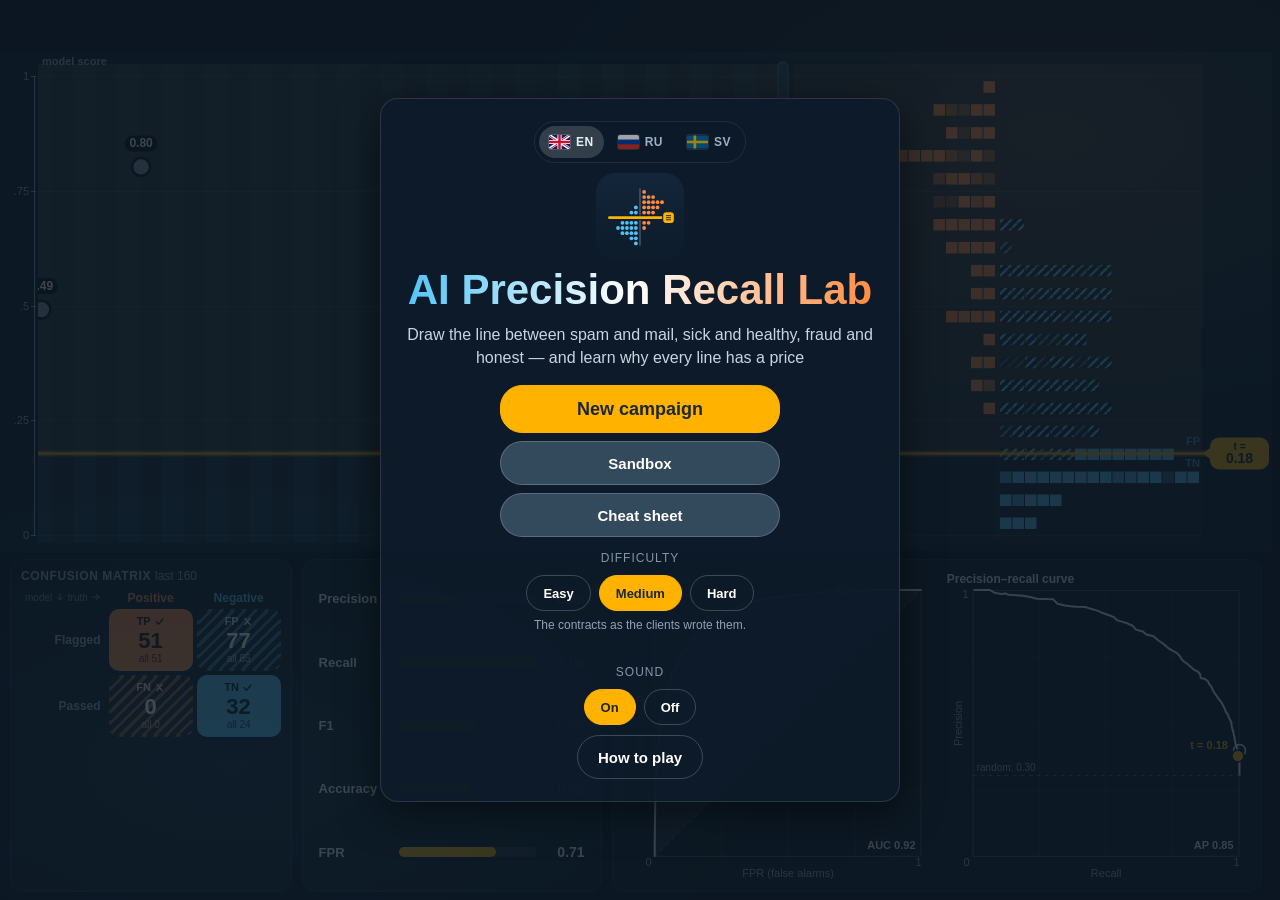
==== commit 9fc03ac4: "I07: add sounds, Russian and Swedish, the language switcher, READMEs, screenshot and showcase GIF" ====
--- a/index.html
+++ b/index.html
@@ -10,12 +10,17 @@
 <meta property="og:type" content="website">
 <meta property="og:title" content="AI Precision Recall Lab">
 <meta property="og:description" content="Draw the line between spam and mail, sick and healthy, fraud and honest — and learn why every line has a price.">
+<meta property="og:url" content="https://gray0072.github.io/ai-precision-recall-lab/">
+<meta property="og:image" content="https://gray0072.github.io/ai-precision-recall-lab/screenshot.png">
+<meta property="og:image:width" content="1600">
+<meta property="og:image:height" content="900">
+<meta name="twitter:card" content="summary_large_image">
 <title>AI Precision Recall Lab</title>
 <link rel="icon" type="image/svg+xml" href="icon.svg?v=1">
 <link rel="manifest" href="manifest.webmanifest?v=1">
 <link rel="apple-touch-icon" href="apple-touch-icon.png?v=1">
 <meta name="theme-color" content="#0d1b2a">
-<link rel="stylesheet" href="styles.css?v=5">
+<link rel="stylesheet" href="styles.css?v=6">
 </head>
 <body>
 
@@ -87,6 +92,7 @@
 
 <div id="overlay">
   <div class="panel" id="startPanel">
+    <div class="langPick" role="group" aria-label="Language"></div>
     <img class="logoImg" src="icon.svg?v=1" alt="" width="88" height="88">
     <h1 class="logo" data-i18n>AI Precision Recall Lab</h1>
     <p class="tagline" data-i18n>Draw the line between spam and mail, sick and healthy, fraud and honest — and learn why every line has a price</p>
@@ -174,6 +180,7 @@
   </div>
 
   <div class="panel wide" id="resultsPanel" hidden>
+    <div class="langPick" role="group" aria-label="Language"></div>
     <div id="results"></div>
     <p class="label" data-i18n>Difficulty</p>
     <div class="btnRow" id="resultsDifficulty">
@@ -215,6 +222,7 @@
   </div>
 
   <div class="panel wide" id="endPanel" hidden>
+    <div class="langPick" role="group" aria-label="Language"></div>
     <div id="endCard"></div>
     <div class="btnRow">
       <button class="btn big" id="endHardBtn" data-i18n>Play again on Hard</button>
@@ -242,12 +250,14 @@
 <script src="data/glossary.js?v=2"></script>
 <script src="data/quiz.js?v=1"></script>
 <script src="data/coach.js?v=3"></script>
+<script src="data/lang-ru.js?v=1"></script>
+<script src="data/lang-sv.js?v=1"></script>
 <script src="core/utils.js?v=1"></script>
 <script src="core/rng.js?v=1"></script>
 <script src="core/events.js?v=1"></script>
-<script src="core/i18n.js?v=1"></script>
+<script src="core/i18n.js?v=2"></script>
 <script src="core/storage.js?v=1"></script>
-<script src="core/audio.js?v=1"></script>
+<script src="core/audio.js?v=2"></script>
 <script src="core/input.js?v=4"></script>
 <script src="core/cursor.js?v=1"></script>
 <script src="core/icons.js?v=1"></script>
@@ -278,10 +288,11 @@
 <script src="ui/glossary.js?v=1"></script>
 <script src="ui/map.js?v=2"></script>
 <script src="ui/briefing.js?v=3"></script>
-<script src="ui/results.js?v=3"></script>
+<script src="ui/results.js?v=4"></script>
 <script src="ui/lab.js?v=1"></script>
 <script src="ui/fireworks.js?v=1"></script>
-<script src="ui/endcard.js?v=1"></script>
-<script src="game.js?v=5"></script>
+<script src="ui/endcard.js?v=2"></script>
+<script src="ui/sounds.js?v=1"></script>
+<script src="game.js?v=6"></script>
 </body>
 </html>
--- a/styles.css
+++ b/styles.css
@@ -140,6 +140,44 @@
   box-sizing: border-box;
 }
 .panel h1 { margin: 6px 0 10px; font-size: 28px; }
+/* the language switcher (04 §8, from ivan): EN · RU · SV with flags, at the top of the start screen, the
+   results and the end card */
+.langPick {
+  display: flex;
+  width: max-content;
+  gap: 4px;
+  margin: 0 auto 4px;
+  padding: 4px;
+  border-radius: 22px;
+  background: var(--chip);
+  border: 1px solid var(--chip-border);
+}
+.langPick button {
+  display: flex;
+  align-items: center;
+  gap: 6px;
+  height: 32px;
+  padding: 0 10px;
+  border: 0;
+  border-radius: 16px;
+  background: none;
+  color: var(--muted);
+  font: 600 12px 'Segoe UI', Arial, sans-serif;
+  letter-spacing: 0.04em;
+  cursor: pointer;
+}
+.langPick button:hover { background: rgba(255, 255, 255, 0.08); color: var(--text); }
+.langPick button[aria-pressed="true"] { background: rgba(255, 255, 255, 0.16); color: var(--text); }
+.langPick button:focus-visible { outline: 2px solid var(--focus); outline-offset: 1px; }
+.langPick img {
+  width: 21px;
+  height: 14px;
+  border-radius: 2px;
+  box-shadow: 0 0 0 1px rgba(255, 255, 255, 0.15);
+  opacity: 0.6;
+}
+.langPick button:hover img,
+.langPick button[aria-pressed="true"] img { opacity: 1; }
 .logoImg { display: block; width: 88px; height: 88px; margin: 6px auto 4px; }
 .panel h1.logo {
   font-size: clamp(28px, 6.5vw, 42px);
@@ -408,7 +446,7 @@
 #sandboxPanel .btnRow { justify-content: flex-start; margin-top: 8px; }
 #sandboxPanel .btn { min-height: 36px; padding: 0 14px; font-size: 13px; }
 .sbNote { min-height: 0; margin: 4px 0; text-align: left; }
-.sbScen { display: grid; grid-template-columns: minmax(0, 1fr) minmax(0, 1fr); gap: 6px; }
+.sbScen { display: grid; grid-template-columns: minmax(0, 1fr); gap: 4px; }   /* one column: long RU / SV names fit */
 .sbScenBtn.btn.toggle {
   display: flex;
   align-items: center;
@@ -422,6 +460,7 @@
   line-height: 1.1;
 }
 .sbScenBtn canvas { flex: 0 0 auto; }
+.sbScenBtn span { min-width: 0; overflow-wrap: anywhere; }
 .sbSlider { display: block; margin-top: 12px; }
 .sbHead2 { display: flex; justify-content: space-between; gap: 8px; font-size: 12px; color: var(--muted); }
 .sbHead2 b { color: var(--text); font-variant-numeric: tabular-nums; }
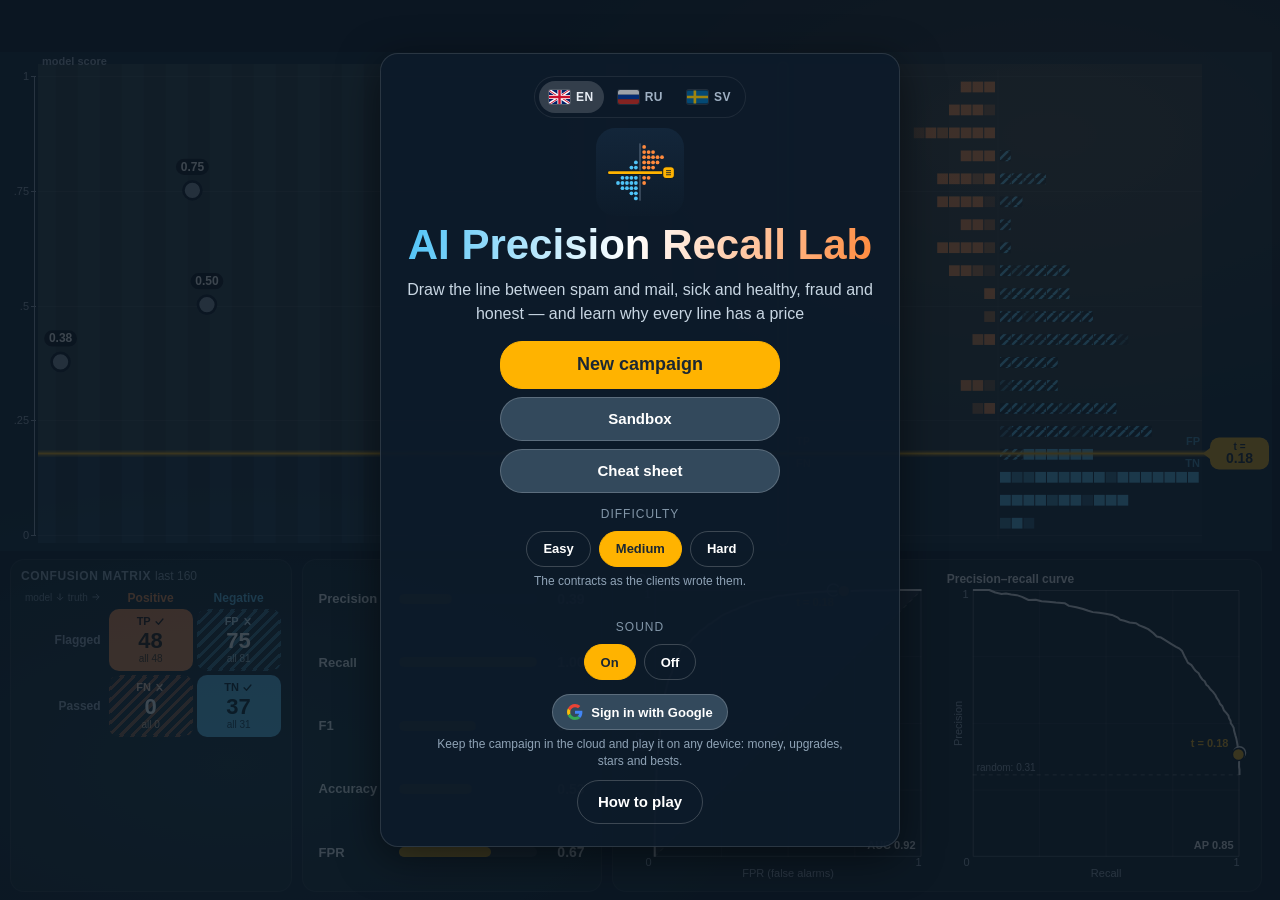
==== commit 17f5186b: "Add the cloud save: Google sign-in through Supabase, the campaign synced between devices" ====
--- a/index.html
+++ b/index.html
@@ -20,7 +20,7 @@
 <link rel="manifest" href="manifest.webmanifest?v=1">
 <link rel="apple-touch-icon" href="apple-touch-icon.png?v=1">
 <meta name="theme-color" content="#0d1b2a">
-<link rel="stylesheet" href="styles.css?v=6">
+<link rel="stylesheet" href="styles.css?v=7">
 </head>
 <body>
 
@@ -114,6 +114,7 @@
       <button class="btn toggle" data-sound="on" data-i18n>On</button>
       <button class="btn toggle" data-sound="off" data-i18n>Off</button>
     </div>
+    <div class="account" id="accountRow" hidden></div>
     <div class="btnRow">
       <button class="btn secondary" id="helpToggle" aria-expanded="false" aria-controls="help" data-i18n>How to play</button>
     </div>
@@ -242,6 +243,7 @@
 
 <canvas id="fx" aria-hidden="true"></canvas>
 
+<script src="lib/supabase.min.js?v=1"></script>
 <script src="constants.js?v=6"></script>
 <script src="data/icons.js?v=5"></script>
 <script src="data/scenarios.js?v=2"></script>
@@ -250,8 +252,8 @@
 <script src="data/glossary.js?v=2"></script>
 <script src="data/quiz.js?v=1"></script>
 <script src="data/coach.js?v=3"></script>
-<script src="data/lang-ru.js?v=1"></script>
-<script src="data/lang-sv.js?v=1"></script>
+<script src="data/lang-ru.js?v=2"></script>
+<script src="data/lang-sv.js?v=2"></script>
 <script src="core/utils.js?v=1"></script>
 <script src="core/rng.js?v=1"></script>
 <script src="core/events.js?v=1"></script>
@@ -262,6 +264,7 @@
 <script src="core/cursor.js?v=1"></script>
 <script src="core/icons.js?v=1"></script>
 <script src="core/update.js?v=1"></script>
+<script src="core/cloud.js?v=1"></script>
 <script src="sim/state.js?v=5"></script>
 <script src="sim/model.js?v=2"></script>
 <script src="sim/stream.js?v=5"></script>
@@ -272,14 +275,14 @@
 <script src="sim/topk.js?v=1"></script>
 <script src="sim/sandbox.js?v=3"></script>
 <script src="sim/demo.js?v=1"></script>
-<script src="campaign.js?v=2"></script>
+<script src="campaign.js?v=3"></script>
 <script src="art/palette.js?v=1"></script>
 <script src="art/items.js?v=1"></script>
 <script src="art/clients.js?v=1"></script>
 <script src="render/render.js?v=4"></script>
 <script src="render/belt.js?v=3"></script>
 <script src="render/pile.js?v=2"></script>
-<script src="ui/screens.js?v=5"></script>
+<script src="ui/screens.js?v=6"></script>
 <script src="ui/hud.js?v=4"></script>
 <script src="ui/livepanel.js?v=3"></script>
 <script src="ui/charts.js?v=4"></script>
@@ -293,6 +296,6 @@
 <script src="ui/fireworks.js?v=1"></script>
 <script src="ui/endcard.js?v=2"></script>
 <script src="ui/sounds.js?v=1"></script>
-<script src="game.js?v=6"></script>
+<script src="game.js?v=7"></script>
 </body>
 </html>
--- a/styles.css
+++ b/styles.css
@@ -213,6 +213,18 @@
 .btn.big { min-height: 48px; font-size: 18px; padding: 0 36px; }
 .btn.toggle { min-height: 36px; padding: 0 16px; font-size: 13px; background: transparent; }
 .btn.toggle.on { background: var(--accent); border-color: var(--accent); color: var(--on-accent); }
+.btn.small { min-height: 36px; padding: 0 14px; font-size: 13px; }
+
+/* the start screen's account row: the cloud copy of the campaign (core/cloud.js) */
+.account { display: flex; flex-wrap: wrap; justify-content: center; align-items: center; gap: 6px 10px; margin: 14px auto 0; max-width: 420px; }
+.account .fine { flex-basis: 100%; margin: 0; min-height: 0; text-align: center; overflow-wrap: anywhere; }
+.btn.cloudIn { display: inline-flex; align-items: center; gap: 8px; }
+.gLogo { width: 16px; height: 16px; flex: none; }
+.cloudState { display: inline-flex; align-items: center; gap: 7px; color: #c3d1de; font-size: 13px; }
+.cloudState::before { content: ''; width: 8px; height: 8px; border-radius: 50%; background: #6f8193; flex: none; }
+.cloudState.synced::before { background: #7de08a; }
+.cloudState.syncing::before { background: #9fb3c6; }
+.cloudState.error::before, .cloudState.signedOut::before { background: #f0c36a; }
 #help { text-align: left; font-size: 14px; line-height: 1.5; color: #c8d6e3; margin-top: 10px; }
 #help p { margin: 8px 0; }
 
